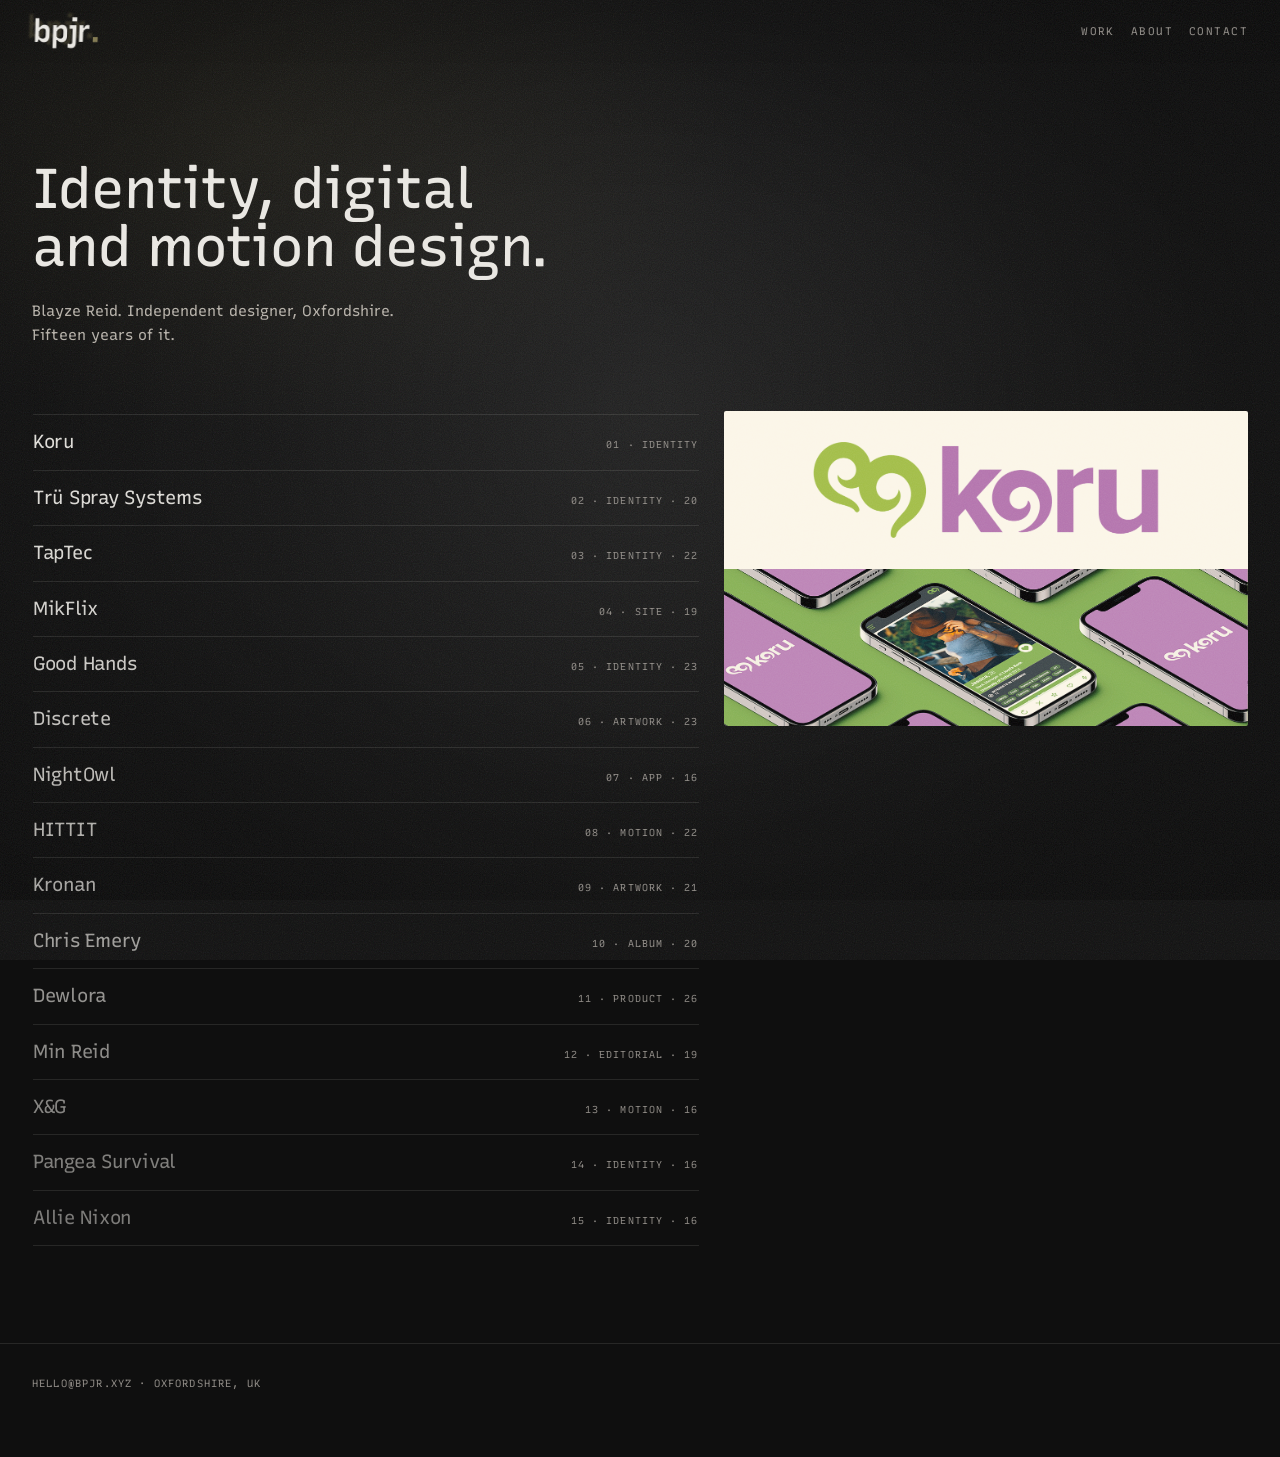
==== index.html @ 3b8592d1 "Remove preview height cap, add Kronan's other two covers The preview panel's height was capped to a " ====
<!DOCTYPE html>
<html lang="en-GB">
<head>
<meta charset="utf-8">
<meta name="viewport" content="width=device-width, initial-scale=1">
<title>bpjr — graphic and web design</title>
<meta name="description" content="Blayze Reid. Independent graphic and web designer working across identity, digital and motion. Oxfordshire, UK.">
<meta name="theme-color" content="#0f0f0f">

<link rel="icon" href="/favicon.svg" type="image/svg+xml">
<link rel="icon" href="/favicon-32x32.png" sizes="32x32" type="image/png">
<link rel="apple-touch-icon" href="/apple-touch-icon.png">
<link rel="manifest" href="/site.webmanifest">

<link rel="preconnect" href="https://fonts.googleapis.com">
<link rel="preconnect" href="https://fonts.gstatic.com" crossorigin>
<link href="https://fonts.googleapis.com/css2?family=Recursive:CASL,CRSV,MONO,slnt,wght@0..1,0..1,0..1,-15..0,300..1000&display=swap" rel="stylesheet">
<link rel="stylesheet" href="/assets/css/main.css?v=1788975696">
</head>
<body>

<div id="bg" aria-hidden="true"></div>
<div id="lamp" aria-hidden="true"></div>
<div id="grain" aria-hidden="true"></div>

<!-- ============================= DESKTOP · INDEX ============================= -->
<main class="stage" id="stage-index">
  <header class="hd" id="hd">
    <a class="mark" href="/" id="hdMark"><span class="livemark"><span class="lm-glow" aria-hidden="true">b<span class="lm-pj-g">pj</span><span class="lm-r-g">r</span><span class="lm-dot-g">.</span></span>b<span class="lm-pj">pj</span><span class="lm-r">r</span><i class="dot">.</i></span></a>
    <span class="slot" id="slot" aria-hidden="true"></span>
    <nav class="navs"><a href="#work">Work</a><a href="#about">About</a><a href="#contact">Contact</a></nav>
  </header>

  <section class="hero" id="about">
    <h1 id="phTitle"><span class="ln">Identity, digital</span><span class="ln">and motion design.</span></h1>
    <p class="sub" id="sub">Blayze Reid. Independent designer, Oxfordshire. Fifteen years of it.</p>
  </section>

  <section class="split" id="work">
    <div class="panel" id="panel">
      <button class="back" id="back" type="button">&larr; Back to index</button>
      <div class="list" id="list"></div>
    </div>
    <div class="prev" id="prev"></div>
  </section>

  <footer class="pg" id="contact"><a class="contact-email" href="mailto:hello@bpjr.xyz">hello@bpjr.xyz</a> · Oxfordshire, UK</footer>
</main>

<!-- ============================= MOBILE · SPECIMEN ============================= -->
<main class="stage" id="stage-spec" hidden>
  <header class="hd" id="hdSpec">
    <span class="slot slot-spec" id="slotSpec" aria-hidden="true"></span>
    <span class="spacer"></span>
    <nav class="navs"><a href="#work-m">Work</a><a href="#contact-m">Contact</a></nav>
  </header>

  <section class="spec-hero">
    <div class="spec-mark ph" id="phSpec"><span class="livemark">br<i class="dot">.</i></span></div>
    <p class="sub" id="subSpec">Blayze Reid. Graphic and web design, Oxfordshire.</p>
  </section>

  <div class="spec-mark dockfx" id="fxSpec" aria-hidden="true"><span class="livemark">br<i class="dot">.</i></span></div>

  <div id="work-m"><div id="bands"></div></div>
  <footer class="pg" id="contact-m"><a class="contact-email" href="mailto:hello@bpjr.xyz">hello@bpjr.xyz</a></footer>
  <div id="specTail" aria-hidden="true"></div>
</main>

<div class="lightbox" id="lightbox" hidden>
  <button class="lb-close" id="lbClose" type="button" aria-label="Close">&times;</button>
  <img id="lbImg" src="" alt="">
</div>
<div class="contactfx" id="contactFx"></div>
<a class="emailfx" id="emailFx" href="mailto:hello@bpjr.xyz">hello@bpjr.xyz</a>

<script src="https://cdnjs.cloudflare.com/ajax/libs/gsap/3.12.5/gsap.min.js"></script>
<script src="/assets/js/main.js?v=1788975696"></script>
</body>
</html>
---- assets/css/main.css ----
:root{
  /* Ink and lead. Printer's blacks, vermilion as the one voice. */
  --base:#0f0f0f;
  --surface:#1a1a1a;
  --text:#e8e6e1;
  --subtle:#b5b0a8;
  --muted:#8a8681;
  --edge:rgba(232,230,225,.11);
  --accent:#d4472f;

  /* 4px scale. Nothing off it. */
  --s1:4px; --s2:8px;  --s3:12px; --s4:16px; --s5:24px;
  --s6:32px; --s7:48px; --s8:64px; --s9:96px;

  --r1:2px; --r2:6px;

  --gut:var(--s6);
  --hdh:var(--s8);
  --pulse:0;
  --wght:600; --slnt:0; --casl:0; --ls:-0.03em;
}

*{box-sizing:border-box}
html{-webkit-text-size-adjust:100%;scroll-behavior:smooth}
body{
  margin:0;background:var(--base);color:var(--text);
  font-family:Recursive,system-ui,sans-serif;
  font-variation-settings:"MONO" 0,"CASL" 0,"slnt" 0,"CRSV" 0;
  font-size:15px;line-height:1.6;overflow-x:hidden;
}
a{color:inherit;text-decoration:none}
button{font:inherit;color:inherit;background:none;border:0;cursor:pointer}

/* --- ambient ------------------------------------------------------------ */
#bg{
  position:fixed;inset:0;z-index:0;pointer-events:none;
  background:
    radial-gradient(58% 48% at 20% 16%, color-mix(in srgb,var(--accent) 11%,transparent), transparent 66%),
    radial-gradient(90% 70% at 50% 50%, transparent 38%, rgba(0,0,0,.5) 100%),
    var(--base);
  transition:background .9s linear;
}
#lamp{
  position:fixed;inset:0;z-index:1;pointer-events:none;
  background:radial-gradient(var(--spread,540px) circle at var(--lx,50%) var(--ly,40%),
    rgba(255,255,255,.07),rgba(255,255,255,.016) 46%,transparent 72%);
}
#grain{
  position:fixed;inset:-60px;z-index:9;pointer-events:none;
  opacity:.1;mix-blend-mode:screen;
  background-image:url("data:image/svg+xml,%3Csvg xmlns='http://www.w3.org/2000/svg' width='180' height='180'%3E%3Cfilter id='n'%3E%3CfeTurbulence type='fractalNoise' baseFrequency='.9' numOctaves='4' stitchTiles='stitch'/%3E%3C/filter%3E%3Crect width='180' height='180' filter='url(%23n)'/%3E%3C/svg%3E");
  animation:grainDrift 6s steps(1) infinite;
}
@keyframes grainDrift{
  0%{transform:translate(0,0)}          20%{transform:translate(-18px,9px)}
  40%{transform:translate(11px,-14px)}  60%{transform:translate(-7px,-8px)}
  80%{transform:translate(15px,12px)}   100%{transform:translate(0,0)}
}

.stage{position:relative;z-index:2}
.stage[hidden]{display:none}

/* --- header ------------------------------------------------------------- */
.hd{
  position:sticky;top:0;z-index:50;display:flex;align-items:center;gap:var(--s5);
  height:var(--hdh);padding:0 var(--gut);
  background:rgba(15,15,15,calc(var(--hp,0)*.9));
  backdrop-filter:blur(calc(var(--hp,0)*16px));
  -webkit-backdrop-filter:blur(calc(var(--hp,0)*16px));
  border-bottom:1px solid rgba(232,230,225,calc(var(--hp,0)*.11));
}
.hd .mark{font-size:17px;font-weight:600;letter-spacing:-.03em;line-height:1.2;
  transform-origin:0 50%;will-change:transform}
.hd .slot{flex:1;min-width:0;height:1px}
.hd .spacer{flex:1}
.hd .navs{display:flex;gap:var(--s4)}
.hd .navs a{
  font-variation-settings:"MONO" 1;font-size:11px;letter-spacing:.13em;
  text-transform:uppercase;color:var(--muted);transition:color .3s;
}
.hd .navs a:hover{color:var(--accent)}

/* tilt (rotateY/rotateX) is back — that part was fine. It was specifically
   scale() that caused the blur: scaling text via transform resamples an
   already-rasterised glyph instead of re-rendering it crisply at the new
   size, so the hover-grow effect now happens as a real font-size change
   instead. backface-visibility:hidden is still worth keeping alongside the
   3D rotate, since perspective+rotate on its own is a known trigger for
   blurry text in Chromium/WebKit (forces GPU-layer compositing) — this was
   already true before any of this session's changes. Blur stays small
   (2px) since this renders as small as 17px docked. --mv (mouse speed,
   decays each frame in tick()) pulses the glow's luminance from a dim 28%
   baseline up to 70% the faster the cursor moves. */
.livemark{
  position:relative;display:inline-block;transform-origin:50% 60%;
  /* neither backface-visibility:hidden nor will-change:transform any more —
     both force this onto its own GPU-composited layer, and #hdMark's
     font-size now changes every frame while scrolling (see applyDock) —
     some browsers size that layer's backing store once and don't grow it
     as the glyphs get bigger, clipping whatever now extends past the stale
     bounds (the j's descender). Removing them costs a little of the
     compositing-layer blur-avoidance backface-visibility was added for,
     but scale() (removed earlier) was the actual dominant cause of that. */
  font-size:calc(1em * (1 + var(--mp,0)*.05));
  /* smoothstep of --hp (same t*t*(3-2t) curve as the JS smooth() helper) —
     a properly ramped ease-in-out for lm-pj's own motion below, rather than
     tracking --hp linearly like .lm-r and the dot still do */
  --hpEase:calc(var(--hp,0) * var(--hp,0) * (3 - 2 * var(--hp,0)));
  transform:perspective(620px)
    rotateY(calc(var(--mx,0)*var(--tilt,1)*17deg))
    rotateX(calc(var(--my,0)*var(--tilt,1)*-12deg));
  text-shadow:calc(var(--mx,0)*var(--tilt,1)*-7px) calc(var(--my,0)*var(--tilt,1)*-6px) 2px color-mix(in srgb,var(--accent) calc(28% + var(--mv,0)*42%),transparent); /* unslop-ignore */
}
/* bpjr. contracts to br. as the header docks on scroll (--hp, set in
   applyDock, is the same 0..1 dock progress everything else in .hd uses) —
   p and j fade out and r slides left by an approximate em amount to close
   the gap they leave; not pixel-exact against the variable font's shifting
   width, but close enough for a playful contraction, not a precise one */
/* #hdMark's glow moved to one dedicated layer (.lm-glow below) instead of
   living partly on .livemark, partly per-span — splitting it across
   independently-animated spans meant each one had to carry (or explicitly
   drop) its own copy, which is how p/j ended up with no glow at all while
   b/r kept theirs: coherent by accident, not by design. .lm-glow mirrors
   the exact same b/pj/r/dot structure as the visible text so it moves in
   perfect lockstep through the whole bpjr->br transition, not just at the
   two endpoints, and carries the entire glow as one shape. Mobile's
   .livemark ("br.", no morph) is untouched — its glow still lives on the
   shared base rule below; only #hdMark's copy is silenced (see #hdMark
   .livemark, further down) in favour of this dedicated layer. */
#hdMark .livemark{text-shadow:none}
.lm-glow{
  /* position:absolute takes it out of flow, but that alone still paints
     it above the static (non-positioned) visible text regardless of DOM
     order — position, not just DOM order, decides stacking here — so it
     needs an explicit negative z-index to actually sit behind. Being a
     .livemark descendant with its own stacking context (from .livemark's
     own transform) doesn't change this: z-index only ever compares
     siblings within the same stacking context, which .lm-glow and the
     visible b/pj/r/dot all share here regardless of each one's own
     (unrelated) transform. */
  position:absolute;inset:0;z-index:-1;pointer-events:none;color:transparent;
  text-shadow:calc(var(--mx,0)*var(--tilt,1)*-7px) calc(var(--my,0)*var(--tilt,1)*-6px) 2px color-mix(in srgb,var(--accent) calc(28% + var(--mv,0)*42%),transparent);
}
.lm-pj-g{opacity:calc(1 - var(--hpEase, var(--hp,0)))}
.lm-r-g,.lm-dot-g{display:inline-block;transform:translateX(calc(var(--hp,0) * -0.85em))}

/* p/j fade on the eased --hpEase curve rather than linear --hp: a colour
   shine (the same gradient-clip sweep technique as .contact-email/.emailfx,
   but driven directly by position instead of a one-shot @keyframes, since
   this tracks continuous scroll rather than playing once on a click/hover)
   sweeps across them as they rise slightly and fade out */
.lm-pj{
  display:inline-block;
  opacity:calc(1 - var(--hpEase, var(--hp,0)));
  transform:translateY(calc(var(--hpEase, var(--hp,0)) * -0.4em));
  background:linear-gradient(100deg,var(--text) 35%,var(--accent) 50%,var(--text) 65%);
  background-size:260% 100%;
  background-position:calc(140% - var(--hpEase, var(--hp,0)) * 180%) 0;
  -webkit-background-clip:text;background-clip:text;color:transparent;
}
.lm-r{display:inline-block;transform:translateX(calc(var(--hp,0) * -0.85em))}
.dot{
  font-style:normal;color:var(--accent);display:inline-block;
  transform:scale(calc(1 + var(--pulse)*.34));
  transition:color .3s;
}
/* the dot needs to follow r left by the same amount .lm-r shifts, or the
   gap between r and the dot grows instead of closing as p/j fade out — .dot
   is shared by every mark on the page (mobile's included), so this has to
   be scoped to #hdMark specifically rather than changing .dot itself, and
   has to combine with (not replace) .dot's own pulse-scale transform */
#hdMark .dot{transform:translateX(calc(var(--hp,0) * -0.85em)) scale(calc(1 + var(--pulse)*.34))}

/* --- hero --------------------------------------------------------------- */
/* title+bio fade in together as one entrance on load (.loaded is added via
   JS after a double rAF — see main.js — so the browser has actually
   painted the opacity:0 start before the transition to 1 begins); this is
   separate from --titleOp/--subOp, which take over afterwards for the
   later scroll-based fades on each element individually */
.hero{padding:var(--s9) var(--gut) var(--s8);opacity:0;transition:opacity .8s ease}
.hero.loaded{opacity:1}
.hero h1,.dockfx{margin:0;font-size:56px;font-weight:600;line-height:1.03}
/* .dockfx (mobile's #fxSpec mark clone) keeps the original wonky wobble,
   tied to dock.p/--hp same as everything else in .hd */
.dockfx{
  letter-spacing:var(--ls);
  font-variation-settings:"MONO" 0,"CRSV" 0,"CASL" var(--casl),"slnt" var(--slnt),"wght" var(--wght);
}
.hero h1 .ln{display:block}
/* the title gets its own wonky wobble on its own trigger (--twght etc, set
   in applyDock via setWonky in main.js) rather than reusing --wght/--slnt/
   --casl — those are tied to dock.p, which only starts moving once the
   subtitle (further down the page) nears the header; the title, sitting
   above the subtitle, needs to wobble+fade on its own earlier schedule, not
   wait for that. --titleOp is that same earlier schedule's fade (see
   applyDock) — separate from --subOp for the same reason. */
.hero h1{
  /* --titleOp is a binary 0-or-1 now, not a distance-tracked value — this
     transition is what actually makes it a fade rather than a hard cut */
  opacity:var(--titleOp,1);transition:opacity .5s ease;
  letter-spacing:var(--tls,-0.03em);
  font-variation-settings:"MONO" 0,"CRSV" 0,"CASL" var(--tcasl,0),"slnt" var(--tslnt,0),"wght" var(--twght,600);
}
.sub{margin:var(--s5) 0 0;max-width:44ch;color:var(--subtle);font-size:15px;
  line-height:1.6;opacity:var(--subOp,1)}
.ph{visibility:hidden}
.dockfx{
  position:fixed;left:0;top:0;transform-origin:0 0;z-index:55;
  pointer-events:none;white-space:nowrap;will-change:transform;
}
/* max-content so offsetWidth is the line's own text, not the widest line —
   the dock tween measures line one to place line two beside it */
.dockfx .ln{display:block;width:max-content;will-change:transform}

/* --- index list --------------------------------------------------------- */
.split{display:flex;gap:var(--s5);padding:0 var(--gut) var(--s9);align-items:flex-start}

.panel{
  flex:1 1 56%;min-width:0;border-radius:var(--r2);
  background:transparent;border:1px solid transparent;
  transition:flex-basis .72s cubic-bezier(.2,.85,.24,1),background .5s,
    border-color .5s,padding .5s;
}
.split.open .panel{
  flex-basis:43%;padding:var(--s4);
  background:rgba(232,230,225,.04);
  border-color:var(--edge);
  backdrop-filter:blur(7px);-webkit-backdrop-filter:blur(7px);
}
.back{
  display:block;max-height:0;overflow:hidden;opacity:0;
  font-variation-settings:"MONO" 1;font-size:10.5px;letter-spacing:.13em;
  text-transform:uppercase;color:var(--muted);
  transition:max-height .5s,opacity .35s,color .25s;
}
.back:hover{color:var(--accent)}
.split.open .back{max-height:var(--s5);opacity:1;margin-bottom:var(--s3)}

.list{border-top:1px solid var(--edge)}
.split.open .list{border-top-color:transparent}

.row{
  --pa:var(--accent); --l:0; --fade:1;
  position:relative;display:block;width:100%;text-align:left;
  padding:var(--s3) 0;border-bottom:1px solid var(--edge);opacity:var(--fade);
  transition:padding-left .4s cubic-bezier(.2,.85,.24,1),background .4s,
    opacity .55s cubic-bezier(.3,.8,.3,1);
}
.row::before{
  content:"";position:absolute;left:-2px;top:14%;bottom:14%;width:2px;
  background:var(--pa);transform:scaleY(0);
  transition:transform .45s cubic-bezier(.2,.85,.24,1);
}
.row-top{display:flex;align-items:baseline;gap:var(--s3);min-width:0}
.row-name{
  flex:0 0 auto;font-size:19px;font-weight:400;letter-spacing:-.014em;
  opacity:calc(.5 + var(--l)*.5);transition:color .35s,opacity .2s;
}
.row-blurb{
  flex:1 1 auto;min-width:0;white-space:nowrap;overflow:hidden;
  font-size:12.5px;line-height:1.3;color:var(--subtle);
  clip-path:inset(0 100% 0 0);transform:translateX(-12px);opacity:0;
  mask-image:linear-gradient(90deg,#000 84%,transparent 100%);
  -webkit-mask-image:linear-gradient(90deg,#000 84%,transparent 100%);
  transition:clip-path .55s cubic-bezier(.18,.85,.24,1),
    transform .55s cubic-bezier(.18,.85,.24,1),opacity .34s;
}
.row-meta{
  flex:0 0 auto;margin-left:auto;font-variation-settings:"MONO" 1;
  font-size:10px;letter-spacing:.11em;text-transform:uppercase;
  color:var(--muted);transition:color .35s;
}
.row:hover,.row.live{padding-left:var(--s3);
  background:color-mix(in srgb,var(--pa) 8%,transparent)}
.row:hover::before,.row.live::before{transform:scaleY(1)}
.row:hover .row-name,.row.live .row-name{color:var(--pa);opacity:1}
.row:hover .row-meta{color:color-mix(in srgb,var(--pa) 70%,var(--muted))}
/* the blurb is a hover teaser for browsing — once a row is open the facts
   block says the same thing with more structure, so it steps back rather
   than sitting redundantly (and getting clipped) alongside it */
.row:not(.live):hover .row-blurb{clip-path:inset(0 0 0 0);transform:none;opacity:1}
.row:focus-visible{outline:2px solid var(--accent);outline-offset:-2px}

/* grid rows animate 0fr to 1fr, so there is no max-height for copy to outgrow */
.detail{display:grid;grid-template-rows:0fr;opacity:0;
  transition:grid-template-rows .7s cubic-bezier(.2,.85,.24,1),opacity .4s .14s}
.detail-in{overflow:hidden;min-height:0}
.row.live .detail{grid-template-rows:1fr;opacity:1}
.tools{display:flex;flex-wrap:wrap;gap:var(--s2);margin-top:var(--s3)}
.tool{
  font-variation-settings:"MONO" 1;font-size:10px;letter-spacing:.09em;
  text-transform:uppercase;color:var(--pa);
  border:1px solid color-mix(in srgb,var(--pa) 45%,transparent);
  border-radius:100px;padding:var(--s1) var(--s3);
}

.facts{display:block}
.fact{display:flex;gap:var(--s3);padding:var(--s1) 0;font-size:12.5px;line-height:1.5}
.fact-k{
  flex:0 0 88px;font-variation-settings:"MONO" 1;font-size:10px;letter-spacing:.09em;
  text-transform:uppercase;color:var(--pa);padding-top:2px;
}
.fact-v{flex:1;min-width:0;color:var(--subtle)}

/* --- preview ------------------------------------------------------------ */
.prev{
  flex:1 1 44%;position:relative;overflow:hidden;border-radius:var(--r1);
  transition:flex-basis .72s cubic-bezier(.2,.85,.24,1),
    height .72s cubic-bezier(.2,.85,.24,1),
    transform .6s cubic-bezier(.2,.85,.24,1),
    opacity .3s ease;
}
/* the side preview is the only place images show on desktop — it stays
   visible and grows when a row opens, and centres in the viewport's
   vertical middle rather than tracking the row's own position (see
   centerPreview in main.js) — switching between open rows re-centres on
   the same spot instead of visibly jumping to meet each row */
.split.open .prev{flex-basis:57%}
/* every project's frame is stacked here regardless of which is showing —
   opacity alone doesn't remove a hidden frame from hit-testing, so without
   pointer-events:none every click anywhere in .prev would hit whichever
   frame is last in DOM order (always on top), not the one actually visible */
.prev .frame{position:absolute;inset:0;opacity:0;pointer-events:none;transition:opacity .42s ease}
.prev .frame.on{opacity:1;pointer-events:auto}
.frame{position:relative;width:100%;height:100%;overflow:hidden}
.art{position:absolute;inset:0;cursor:zoom-in}
/* a single-media project with no stills (HITTIT) renders its video directly
   as .art rather than through the carousel — inset:0 alone doesn't reliably
   stretch a replaced element to fill, so width/height/object-fit are explicit.
   No zoom-in cursor: unlike a still, there's no uncropped version to open. */
video.art{width:100%;height:100%;object-fit:cover;display:block;cursor:default}
/* resting values lifted from .15/.52 — real photography has detail to lose
   where the placeholder gradients had none */
.prev .art,.prev .cslide{filter:saturate(calc(.28 + var(--l,0)*.85)) brightness(calc(.62 + var(--l,0)*.42))}

/* multi-image projects: a peeking filmstrip instead of a wrapped grid — the
   current slide fills the frame height (its width follows from its own
   natural aspect ratio, uncropped — no object-fit here at all, since height
   +width:auto already preserves ratio) with the next slide's edge visible
   alongside it. The track's translateX is set in px from JS (main.js's
   show()), not this file: since each slide is its own natural width now,
   there's no single per-slide step to express as a CSS percentage — main.js
   sums the actual rendered width of every preceding slide instead. */
.carousel{position:absolute;inset:0;overflow:hidden}
/* gap's px value is duplicated as GAP in main.js's carousel show() — the
   translateX offset has to add it once per preceding slide */
.ctrack{position:absolute;inset:0;display:flex;gap:var(--s3);transition:transform .6s cubic-bezier(.2,.85,.24,1)}
.cslide-wrap{flex:none;height:100%;cursor:pointer}
.cslide-wrap.on{cursor:zoom-in}
.cslide{height:100%;width:auto;display:block;object-fit:contain}
.cnav{
  position:absolute;top:50%;translate:0 -50%;z-index:2;width:32px;height:32px;
  display:flex;align-items:center;justify-content:center;font-size:19px;line-height:1;
  color:var(--text);background:rgba(15,15,15,.55);border-radius:100px;
  opacity:0;transition:opacity .25s,background .25s;
}
.carousel:hover .cnav{opacity:1}
.cnav:hover{background:rgba(15,15,15,.82)}
.cnav.prev{left:var(--s3)}
.cnav.next{right:var(--s3)}
.cdots{position:absolute;bottom:var(--s3);left:50%;translate:-50% 0;z-index:2;display:flex;gap:6px}
.cdot{width:6px;height:6px;border-radius:100px;background:rgba(232,230,225,.4);
  cursor:pointer;transition:background .25s,transform .25s}
.cdot.on{background:var(--text);transform:scale(1.3)}

/* Project artwork. Order matches the projects array in main.js.
   MikFlix (a3) is multi-image now, rendered as a .carousel instead — see
   the projects array's images list rather than a background rule here. */
.a1 {background:url("/assets/img/dewlora.webp")   center/cover}
.a2 {background:url("/assets/img/truspray.webp")  center/cover}
.a4 {background:url("/assets/img/goodhands.webp") center/cover}
.a5 {background:url("/assets/img/kronan.webp")    center/cover}
.a6 {background:url("/assets/img/emery.webp")     center/cover}
.a7 {background:url("/assets/img/discrete.webp")  center/cover}
.a8 {background:url("/assets/img/taptec.webp")    center/cover}
.a9 {background:url("/assets/img/minreid.webp")   center/cover}
.a10{background:url("/assets/img/hittit.webp")    center/cover}
.a11{background:url("/assets/img/koru.png")       center/cover}

/* --- detail gallery ------------------------------------------------------
   images that expand in above the copy when a row/band is opened, rather
   than a persistent thumbnail that has to survive every filter/state combo.
   default (desktop rows, and single-image bands): wraps side by side,
   natural ratio, nothing cropped away — there's room for that on desktop. */
.gallery{display:flex;flex-wrap:wrap;gap:var(--s3);margin-bottom:var(--s3)}
.gallery:empty{display:none;margin:0}
.shot{
  flex:1 1 260px;max-width:100%;border-radius:var(--r1);
  overflow:hidden;background:var(--surface);
  outline:1px solid color-mix(in srgb,var(--pa) 30%,transparent);outline-offset:-1px;
}
.shot img,.shot video{width:100%;height:auto;display:block}

/* mobile only: multiple images ride one swipeable strip instead of
   wrapping — a scroll carousel reads as a mobile pattern. touch-action
   pins the gesture to the horizontal axis explicitly: left to the browser's
   default heuristic, a swipe that starts even slightly diagonally (easy to
   do one-handed) gets claimed by the page's own vertical scroll instead,
   and the strip never moves. Each card keeps its image's own natural
   ratio rather than a fixed crop — portrait shots (phone-screen concepts,
   Behance stills) stay uncropped instead of losing their top and bottom
   to a landscape-shaped box. */
.band .gallery.multi{
  flex-wrap:nowrap;overflow-x:auto;scroll-snap-type:x mandatory;scrollbar-width:none;
  touch-action:pan-x;margin:0 calc(var(--gut) * -1) var(--s3);padding:0 var(--gut);
}
.band .gallery.multi::-webkit-scrollbar{display:none}
.band .gallery.multi .shot{flex:0 0 78%;scroll-snap-align:start}

/* --- specimen ----------------------------------------------------------- */
.spec-hero{padding:var(--s7) var(--gut) var(--s6);text-align:center;
  border-bottom:1px solid var(--edge)}
.spec-mark{
  font-size:104px;font-weight:700;line-height:.86;letter-spacing:var(--ls);
  font-variation-settings:"MONO" 0,"CRSV" 0,"CASL" var(--casl),"slnt" var(--slnt),"wght" var(--wght);
}
.spec-hero .sub{margin:var(--s5) auto 0;text-align:center;font-size:14px}
.slot-spec{flex:0 0 auto;width:var(--s8)}
.band{
  --pa:var(--accent); --l:0;
  position:relative;display:block;width:100%;
  text-align:left;padding:var(--s4) var(--gut);border-bottom:1px solid var(--edge);
  background:color-mix(in srgb,var(--pa) calc(var(--l)*12%),transparent);
}
.band::before{content:"";position:absolute;left:0;top:10%;bottom:10%;width:3px;
  background:var(--pa);transform:scaleY(var(--l))}
.band-top{display:flex;align-items:center;gap:var(--s4);width:100%}
.band .txt{flex:1;min-width:0}
.band h3{margin:0 0 var(--s1);font-size:19px;font-weight:400;letter-spacing:-.015em;
  color:color-mix(in srgb,var(--pa) calc(var(--l)*90%),var(--text))}
.band .meta{font-variation-settings:"MONO" 1;font-size:9.5px;letter-spacing:.11em;
  text-transform:uppercase;color:var(--muted)}
.band .detail{margin-top:0}
.band.open .detail{grid-template-rows:1fr;opacity:1;margin-top:var(--s3)}
.band:focus-visible{outline:2px solid var(--accent);outline-offset:-2px}

footer.pg{
  padding:var(--s6) var(--gut) var(--s8);border-top:1px solid var(--edge);
  color:var(--muted);font-variation-settings:"MONO" 1;
  font-size:10.5px;letter-spacing:.11em;text-transform:uppercase;
}

/* the footer link and the flying #emailFx clone share this sweep — a bright
   band crosses the letters once via a text-clipped gradient sliding through */
@keyframes sweep{from{background-position:140% 0}to{background-position:-40% 0}}
.contact-email{
  display:inline-block;color:inherit;transition:color .3s;
}
.contact-email:hover{
  background:linear-gradient(100deg,var(--text) 35%,var(--accent) 50%,var(--text) 65%);
  background-size:260% 100%;-webkit-background-clip:text;background-clip:text;
  color:transparent;animation:sweep .9s ease;
}

/* --- lightbox --------------------------------------------------------------
   full-res, uncropped view of whatever image was just clicked (art frame,
   carousel slide, or a mobile band's gallery shot). [hidden] blocks the
   opacity transition from ever playing, so main.js clears it a frame before
   adding .on, and re-adds it only after the fade-out transition finishes. */
.lightbox{
  position:fixed;inset:0;z-index:90;display:flex;align-items:center;justify-content:center;
  background:rgba(10,10,10,.92);backdrop-filter:blur(6px);-webkit-backdrop-filter:blur(6px);
  opacity:0;transition:opacity .3s ease;
}
.lightbox[hidden]{display:none}
.lightbox.on{opacity:1}
.lightbox img{max-width:92vw;max-height:88vh;object-fit:contain;border-radius:var(--r1);
  box-shadow:0 30px 80px rgba(0,0,0,.5)}
.lb-close{
  position:absolute;top:var(--s5);right:var(--s5);width:36px;height:36px;
  display:flex;align-items:center;justify-content:center;font-size:24px;line-height:1;
  color:var(--text);background:rgba(255,255,255,.08);border-radius:100px;transition:background .25s;
}
.lb-close:hover{background:rgba(255,255,255,.18)}

/* --- contact fx --------------------------------------------------------------
   clicking Contact in either nav dims the page and flies a real mailto link
   (#emailFx) to screen-centre, where it stays until clicked (opens mail) or
   the dimmed backdrop (#contactFx) is clicked to dismiss without emailing —
   see openContactFx/closeContactFx in main.js. Both ends of the flight are
   set inline from JS (not via a class): browsers interpolate the computed
   pixel value of left/top even when the JS target is a percentage string,
   so no rect-lerp like the header dock's tween is needed — but the target
   has to be inline too, or a class would lose to the inline styles the
   flight's start position already set. */
.contactfx{
  position:fixed;inset:0;z-index:79;pointer-events:none;
  background:rgba(10,10,10,.75);
  opacity:0;transition:opacity .35s ease;
}
.contactfx.on{opacity:1;pointer-events:auto}
.emailfx{
  position:fixed;left:0;top:0;z-index:80;pointer-events:none;white-space:nowrap;
  font-variation-settings:"MONO" 1;letter-spacing:.13em;text-transform:uppercase;
  opacity:0;transform:translate(0,0) scale(1);
  transition:left .85s cubic-bezier(.2,.85,.24,1),top .85s cubic-bezier(.2,.85,.24,1),
    transform .85s cubic-bezier(.2,.85,.24,1),opacity .3s;
}
.emailfx.sweep{
  background:linear-gradient(100deg,var(--text) 35%,var(--accent) 50%,var(--text) 65%);
  background-size:260% 100%;-webkit-background-clip:text;background-clip:text;
  color:transparent;animation:sweep .9s ease;
}

/* --- narrow --------------------------------------------------------------
   kept in sync with the JS `narrow` breakpoint — portrait only, so a
   landscape phone gets the full desktop sizing along with the desktop stage */
@media (max-width:860px) and (orientation:portrait){
  :root{--gut:var(--s5);--hdh:var(--s7)}
  .hero{padding:var(--s7) var(--gut) var(--s6)}
  .hero h1,.dockfx{font-size:34px}
  .spec-mark{font-size:76px}
}

/* a phone in landscape still gets the desktop stage, but a full-width
   row is tight — the index/kind/year drop below the title instead of
   fighting the blurb for space and running into the preview column */
@media (orientation:landscape) and (max-width:900px){
  .row-top{flex-wrap:wrap}
  .row-meta{flex-basis:100%;margin-left:0;margin-top:2px}
}

@media (prefers-reduced-motion:reduce){
  html{scroll-behavior:auto}
  #lamp{display:none}
  #grain{animation:none}
  .livemark{transform:none;text-shadow:none}
  .lm-glow{text-shadow:none}
  .hero{opacity:1;transition:none}
  .row-blurb{clip-path:none;transform:none;opacity:1}
  .prev .art,.prev .cslide{filter:saturate(.9) brightness(.92) !important}
  .cslide{transition:none}
  .emailfx{transition:opacity .2s}
  .contact-email:hover,.emailfx.sweep{animation:none}
}
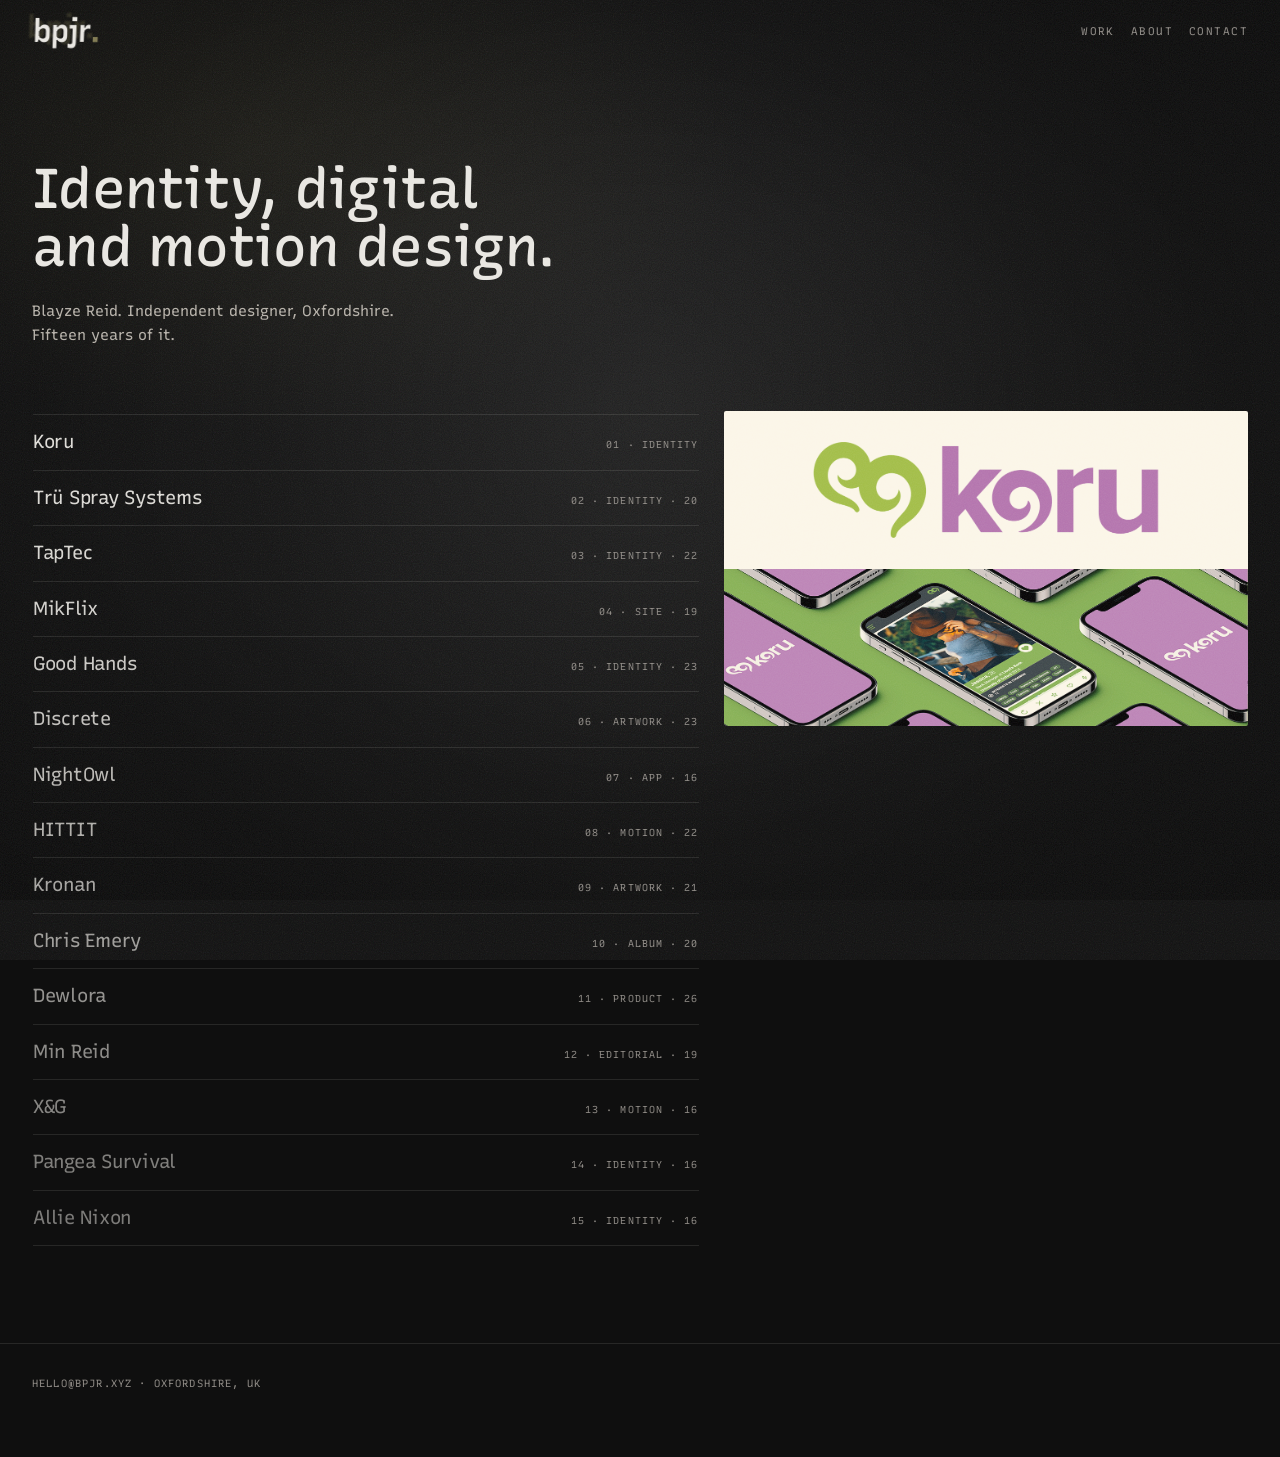
==== commit ab03ff4f: "Balance row inset, add back-to-index per row and a live-site link - .row:hover/.live now pads right " ====
--- a/index.html
+++ b/index.html
@@ -15,7 +15,7 @@
 <link rel="preconnect" href="https://fonts.googleapis.com">
 <link rel="preconnect" href="https://fonts.gstatic.com" crossorigin>
 <link href="https://fonts.googleapis.com/css2?family=Recursive:CASL,CRSV,MONO,slnt,wght@0..1,0..1,0..1,-15..0,300..1000&display=swap" rel="stylesheet">
-<link rel="stylesheet" href="/assets/css/main.css?v=1788975696">
+<link rel="stylesheet" href="/assets/css/main.css?v=1788976055">
 </head>
 <body>
 
@@ -75,6 +75,6 @@
 <a class="emailfx" id="emailFx" href="mailto:hello@bpjr.xyz">hello@bpjr.xyz</a>
 
 <script src="https://cdnjs.cloudflare.com/ajax/libs/gsap/3.12.5/gsap.min.js"></script>
-<script src="/assets/js/main.js?v=1788975696"></script>
+<script src="/assets/js/main.js?v=1788976055"></script>
 </body>
 </html>
--- a/assets/css/main.css
+++ b/assets/css/main.css
@@ -270,7 +270,11 @@
   font-size:10px;letter-spacing:.11em;text-transform:uppercase;
   color:var(--muted);transition:color .35s;
 }
-.row:hover,.row.live{padding-left:var(--s3);
+/* padding-right mirrors padding-left: without it the open/hovered row's
+   title gained breathing room on the left (also making space for ::before)
+   while the year/kind on the right stayed flush against the same edge —
+   the two sides read as unevenly inset */
+.row:hover,.row.live{padding-left:var(--s3);padding-right:var(--s3);
   background:color-mix(in srgb,var(--pa) 8%,transparent)}
 .row:hover::before,.row.live::before{transform:scaleY(1)}
 .row:hover .row-name,.row.live .row-name{color:var(--pa);opacity:1}
@@ -287,6 +291,20 @@
 .detail-in{overflow:hidden;min-height:0}
 .row.live .detail{grid-template-rows:1fr;opacity:1}
 .tools{display:flex;flex-wrap:wrap;gap:var(--s2);margin-top:var(--s3)}
+
+/* spans, not <a>/<button> — they sit inside the row/band's own <button>,
+   where a second layer of interactive content is invalid HTML. Styled to
+   read as a link/button anyway; main.js wires the click and Enter/Space. */
+.row-link,.row-back{
+  display:inline-block;margin-top:var(--s4);cursor:pointer;
+  font-variation-settings:"MONO" 1;font-size:10.5px;letter-spacing:.13em;
+  text-transform:uppercase;transition:color .25s;
+}
+.row-link{color:var(--pa)}
+.row-link:hover,.row-link:focus-visible{color:var(--accent)}
+.row-back{display:block;color:var(--muted)}
+.row-back:hover,.row-back:focus-visible{color:var(--accent)}
+.row-link:focus-visible,.row-back:focus-visible{outline:2px solid var(--accent);outline-offset:2px}
 .tool{
   font-variation-settings:"MONO" 1;font-size:10px;letter-spacing:.09em;
   text-transform:uppercase;color:var(--pa);
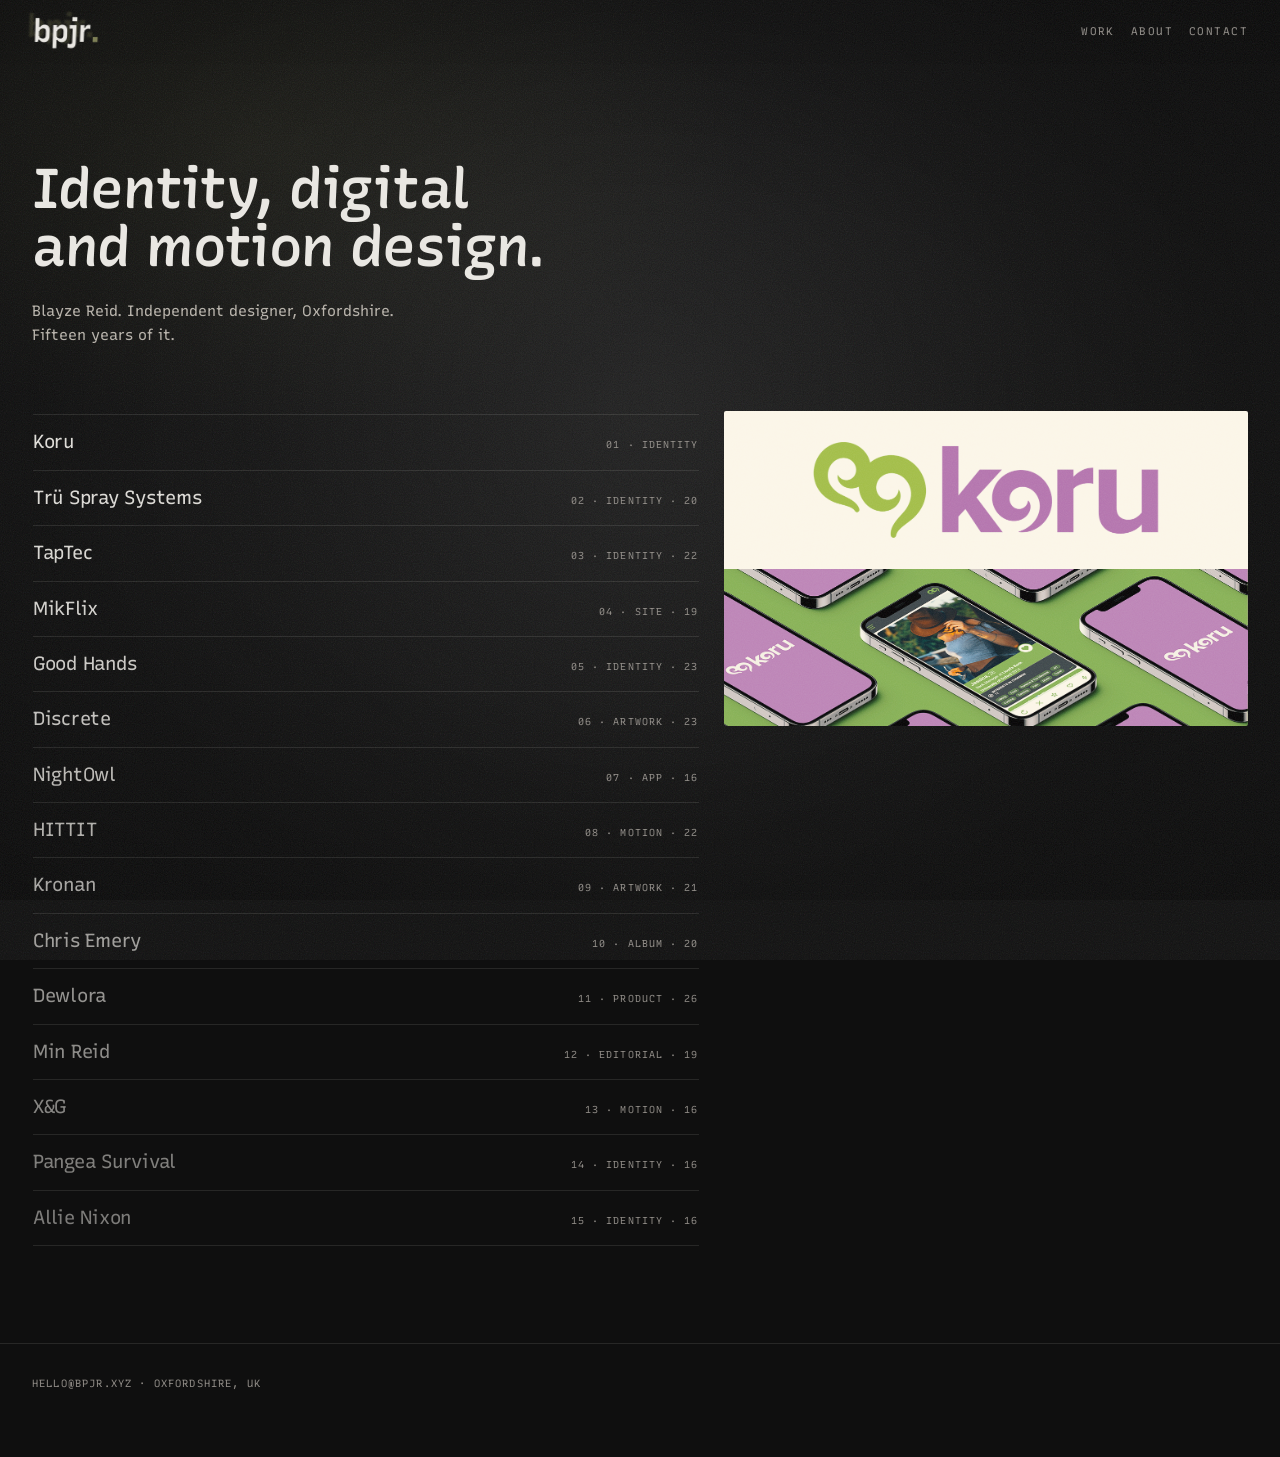
==== commit 520e38ed: "Fix preview centring using a stale scroll position centerPreview() reads split.getBoundingClientRect" ====
--- a/index.html
+++ b/index.html
@@ -15,7 +15,7 @@
 <link rel="preconnect" href="https://fonts.googleapis.com">
 <link rel="preconnect" href="https://fonts.gstatic.com" crossorigin>
 <link href="https://fonts.googleapis.com/css2?family=Recursive:CASL,CRSV,MONO,slnt,wght@0..1,0..1,0..1,-15..0,300..1000&display=swap" rel="stylesheet">
-<link rel="stylesheet" href="/assets/css/main.css?v=1788976055">
+<link rel="stylesheet" href="/assets/css/main.css?v=1788977052">
 </head>
 <body>
 
@@ -75,6 +75,6 @@
 <a class="emailfx" id="emailFx" href="mailto:hello@bpjr.xyz">hello@bpjr.xyz</a>
 
 <script src="https://cdnjs.cloudflare.com/ajax/libs/gsap/3.12.5/gsap.min.js"></script>
-<script src="/assets/js/main.js?v=1788976055"></script>
+<script src="/assets/js/main.js?v=1788977052"></script>
 </body>
 </html>
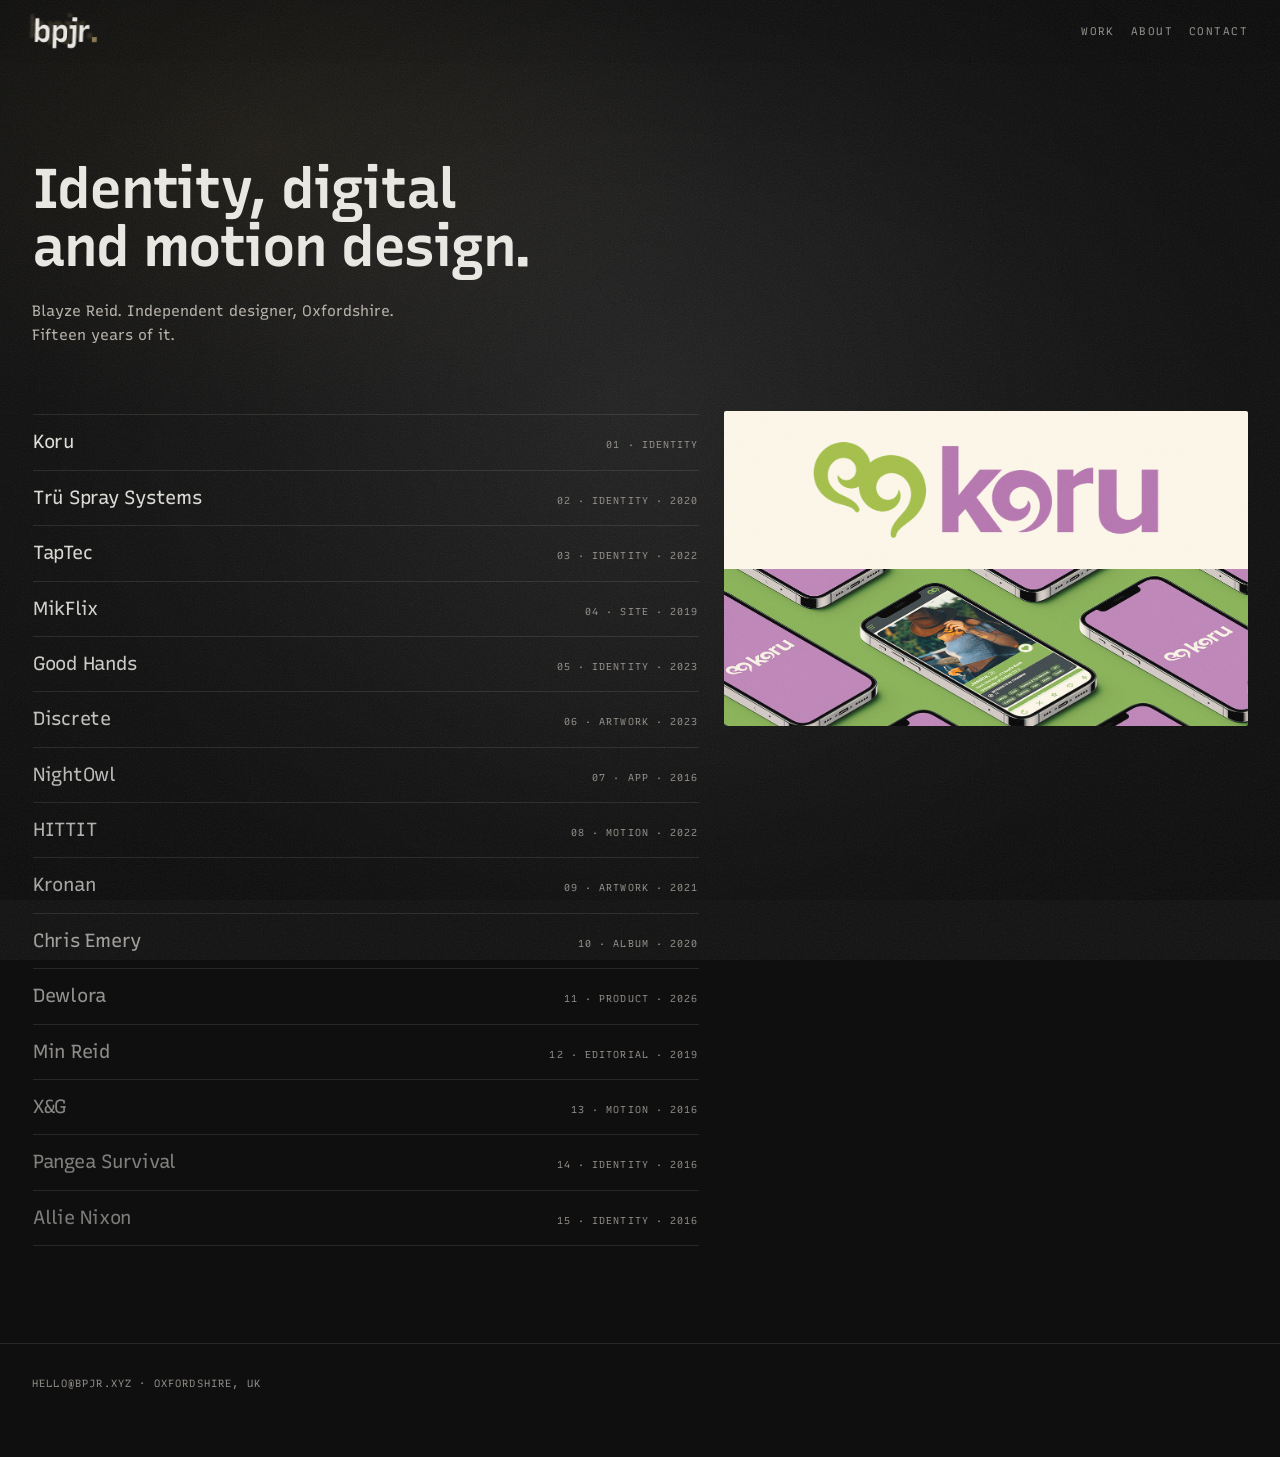
==== commit 79f9fa62: "Show full four-digit years The data stores a bare two-digit year ('16'); mobile already prefixed it " ====
--- a/index.html
+++ b/index.html
@@ -15,7 +15,7 @@
 <link rel="preconnect" href="https://fonts.googleapis.com">
 <link rel="preconnect" href="https://fonts.gstatic.com" crossorigin>
 <link href="https://fonts.googleapis.com/css2?family=Recursive:CASL,CRSV,MONO,slnt,wght@0..1,0..1,0..1,-15..0,300..1000&display=swap" rel="stylesheet">
-<link rel="stylesheet" href="/assets/css/main.css?v=1788977052">
+<link rel="stylesheet" href="/assets/css/main.css?v=1788977531">
 </head>
 <body>
 
@@ -75,6 +75,6 @@
 <a class="emailfx" id="emailFx" href="mailto:hello@bpjr.xyz">hello@bpjr.xyz</a>
 
 <script src="https://cdnjs.cloudflare.com/ajax/libs/gsap/3.12.5/gsap.min.js"></script>
-<script src="/assets/js/main.js?v=1788977052"></script>
+<script src="/assets/js/main.js?v=1788977531"></script>
 </body>
 </html>
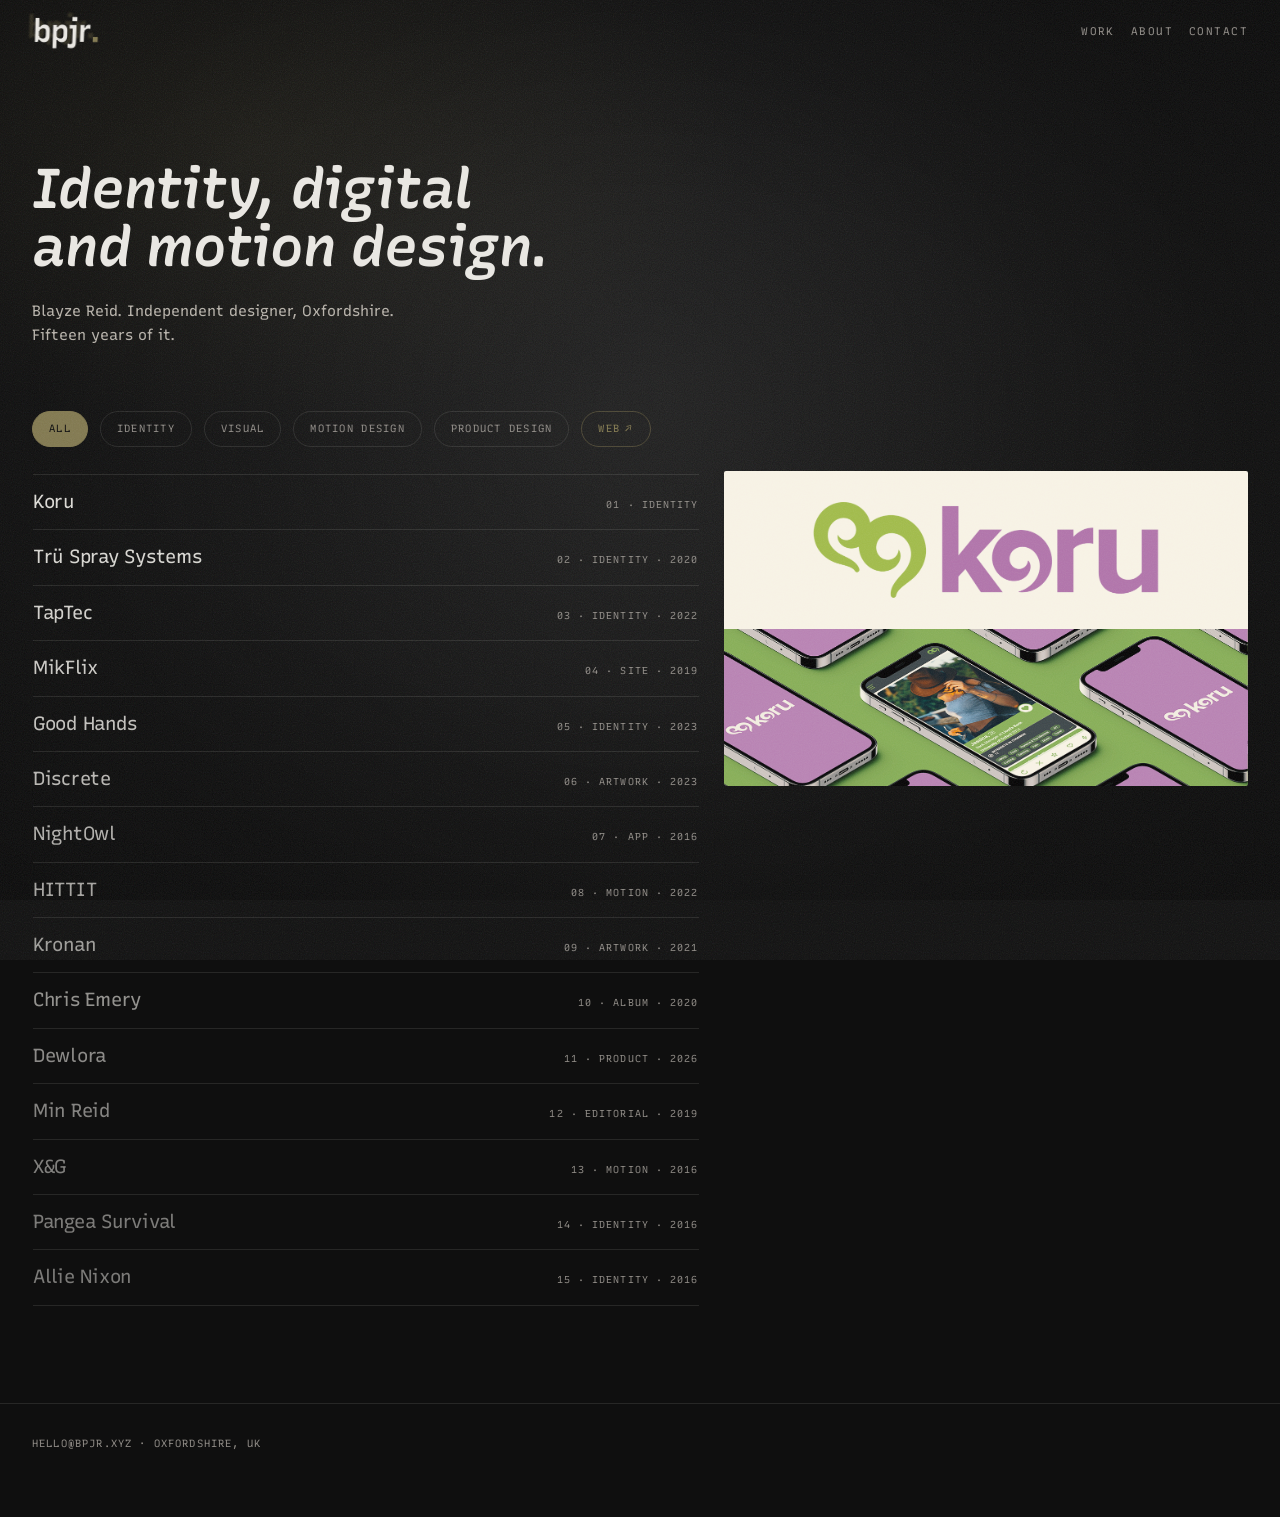
==== commit f53a7d4c: "Add filter bar, header-aware preview sizing, and a Web showcase page Desktop/mobile index now has ca" ====
--- a/index.html
+++ b/index.html
@@ -37,11 +37,21 @@
   </section>
 
   <section class="split" id="work">
-    <div class="panel" id="panel">
-      <button class="back" id="back" type="button">&larr; Back to index</button>
-      <div class="list" id="list"></div>
+    <div class="filters">
+      <button class="filter on" type="button" data-cat="all">All</button>
+      <button class="filter" type="button" data-cat="identity">Identity</button>
+      <button class="filter" type="button" data-cat="visual">Visual</button>
+      <button class="filter" type="button" data-cat="motion">Motion Design</button>
+      <button class="filter" type="button" data-cat="product">Product Design</button>
+      <a class="filter filter-web" href="/web/">Web<span class="arr" aria-hidden="true">&#8599;</span></a>
     </div>
-    <div class="prev" id="prev"></div>
+    <div class="split-row">
+      <div class="panel" id="panel">
+        <button class="back" id="back" type="button">&larr; Back to index</button>
+        <div class="list" id="list"></div>
+      </div>
+      <div class="prev" id="prev"></div>
+    </div>
   </section>
 
   <footer class="pg" id="contact"><a class="contact-email" href="mailto:hello@bpjr.xyz">hello@bpjr.xyz</a> · Oxfordshire, UK</footer>
@@ -62,7 +72,17 @@
 
   <div class="spec-mark dockfx" id="fxSpec" aria-hidden="true"><span class="livemark">br<i class="dot">.</i></span></div>
 
-  <div id="work-m"><div id="bands"></div></div>
+  <div id="work-m">
+    <div class="filters filters-m">
+      <button class="filter on" type="button" data-cat="all">All</button>
+      <button class="filter" type="button" data-cat="identity">Identity</button>
+      <button class="filter" type="button" data-cat="visual">Visual</button>
+      <button class="filter" type="button" data-cat="motion">Motion Design</button>
+      <button class="filter" type="button" data-cat="product">Product Design</button>
+      <a class="filter filter-web" href="/web/">Web<span class="arr" aria-hidden="true">&#8599;</span></a>
+    </div>
+    <div id="bands"></div>
+  </div>
   <footer class="pg" id="contact-m"><a class="contact-email" href="mailto:hello@bpjr.xyz">hello@bpjr.xyz</a></footer>
   <div id="specTail" aria-hidden="true"></div>
 </main>
--- a/assets/css/main.css
+++ b/assets/css/main.css
@@ -213,7 +213,32 @@
 .dockfx .ln{display:block;width:max-content;will-change:transform}
 
 /* --- index list --------------------------------------------------------- */
-.split{display:flex;gap:var(--s5);padding:0 var(--gut) var(--s9);align-items:flex-start}
+.split{padding:0 var(--gut) var(--s9)}
+.split-row{display:flex;gap:var(--s5);align-items:flex-start}
+
+/* --- filters -------------------------------------------------------------
+   category chips above the list — filtering hides non-matching rows/bands
+   via .is-hidden (see setFilter in main.js) rather than re-rendering.
+   Web is a real <a>, not a toggle: it carries no data-cat so main.js's
+   selector skips it, and it just navigates to the standalone showcase. */
+.filters{display:flex;flex-wrap:wrap;gap:var(--s3);margin-bottom:var(--s5)}
+.filter{
+  display:inline-flex;align-items:center;gap:5px;
+  font-variation-settings:"MONO" 1;font-size:10.5px;letter-spacing:.12em;
+  text-transform:uppercase;color:var(--muted);
+  border:1px solid var(--edge);border-radius:100px;
+  padding:var(--s2) var(--s4);cursor:pointer;
+  transition:color .25s,border-color .25s,background .25s;
+}
+.filter:hover{color:var(--text);border-color:color-mix(in srgb,var(--accent) 40%,var(--edge))}
+.filter.on{color:var(--base);background:var(--accent);border-color:var(--accent)}
+.filter:focus-visible{outline:2px solid var(--accent);outline-offset:2px}
+.filter-web{color:var(--accent);border-color:color-mix(in srgb,var(--accent) 45%,transparent)}
+.filter-web:hover{background:color-mix(in srgb,var(--accent) 14%,transparent);color:var(--accent)}
+.filter .arr{font-size:11px;transition:transform .25s}
+.filter-web:hover .arr{transform:translate(1px,-1px)}
+
+.is-hidden{display:none}
 
 .panel{
   flex:1 1 56%;min-width:0;border-radius:var(--r2);
@@ -434,6 +459,7 @@
 }
 .spec-hero .sub{margin:var(--s5) auto 0;text-align:center;font-size:14px}
 .slot-spec{flex:0 0 auto;width:var(--s8)}
+.filters-m{padding:var(--s5) var(--gut) 0}
 .band{
   --pa:var(--accent); --l:0;
   position:relative;display:block;width:100%;
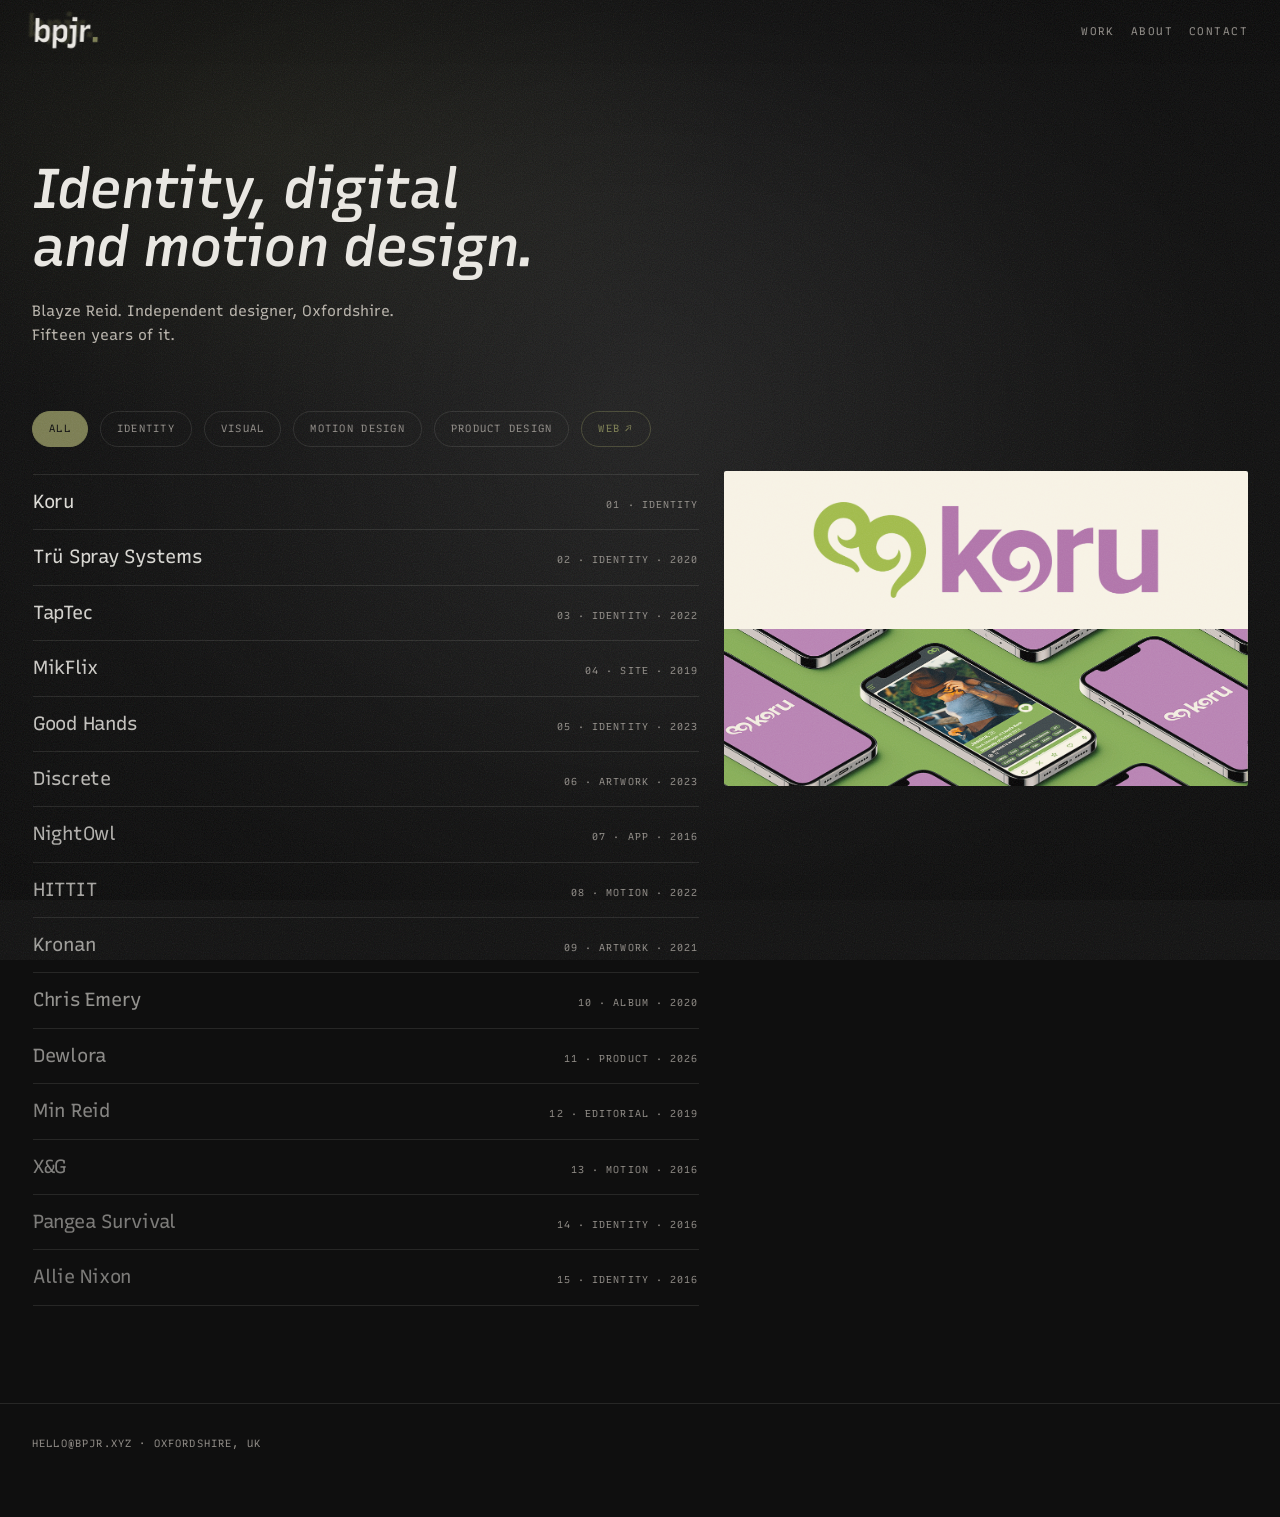
==== commit 5267cec1: "Add a bpjr preloader across the site, two-finger swipe on MikFlix carousels Shared /assets/preloader" ====
--- a/index.html
+++ b/index.html
@@ -16,8 +16,15 @@
 <link rel="preconnect" href="https://fonts.gstatic.com" crossorigin>
 <link href="https://fonts.googleapis.com/css2?family=Recursive:CASL,CRSV,MONO,slnt,wght@0..1,0..1,0..1,-15..0,300..1000&display=swap" rel="stylesheet">
 <link rel="stylesheet" href="/assets/css/main.css?v=1788977531">
+<link rel="stylesheet" href="/assets/preloader/preloader.css">
 </head>
 <body>
+
+<div id="bpjr-preloader" style="--pl-bg:#0f0f0f;--pl-ink:#e8e6e1;--pl-accent:#d4472f">
+  <span class="pl-word">
+    <span class="pl-l" data-l="b">b</span><span class="pl-l" data-l="p">p</span><span class="pl-l" data-l="j">j</span><span class="pl-l" data-l="r">r</span><i class="pl-l pl-dot" data-l=".">.</i>
+  </span>
+</div>
 
 <div id="bg" aria-hidden="true"></div>
 <div id="lamp" aria-hidden="true"></div>
@@ -96,5 +103,6 @@
 
 <script src="https://cdnjs.cloudflare.com/ajax/libs/gsap/3.12.5/gsap.min.js"></script>
 <script src="/assets/js/main.js?v=1788977531"></script>
+<script src="/assets/preloader/preloader.js"></script>
 </body>
 </html>
--- a/assets/css/main.css
+++ b/assets/css/main.css
@@ -238,7 +238,11 @@
 .filter .arr{font-size:11px;transition:transform .25s}
 .filter-web:hover .arr{transform:translate(1px,-1px)}
 
-.is-hidden{display:none}
+/* compound selectors, not a bare .is-hidden{display:none} — .row and .band
+   both set their own display:block later in this file, and a bare single-
+   class .is-hidden would tie with them on specificity and lose on source
+   order, never actually hiding anything */
+.row.is-hidden,.band.is-hidden{display:none}
 
 .panel{
   flex:1 1 56%;min-width:0;border-radius:var(--r2);
--- a/assets/preloader/preloader.css
+++ b/assets/preloader/preloader.css
@@ -0,0 +1,59 @@
+/* ============================= bpjr PRELOADER =============================
+   Shared across the main portfolio and every /web/sites/* page. Each page
+   sets three custom properties inline on #bpjr-preloader to match its own
+   theme (--pl-bg/--pl-ink/--pl-accent) — everything else is identical. */
+#bpjr-preloader{
+  position:fixed;inset:0;z-index:99999;
+  display:flex;align-items:center;justify-content:center;
+  background:var(--pl-bg,#0f0f0f);
+  transition:opacity .5s ease;
+}
+#bpjr-preloader.pl-done{opacity:0;pointer-events:none}
+
+.pl-word{
+  display:inline-flex;
+  font-family:'Recursive',system-ui,sans-serif;
+  font-variation-settings:"MONO" 0,"CASL" .15,"slnt" 0,"wght" 650;
+  font-size:clamp(32px,7vw,72px);letter-spacing:-.02em;line-height:1;
+}
+
+/* each letter fades/lifts into place (the "reveal"), while its own
+   ::before duplicate (content:attr(data-l), gradient-clipped) sweeps a
+   flash of the page's accent colour across it at the same time (the
+   "flow of colours") — two independent animations layered on one glyph */
+.pl-l{
+  position:relative;display:inline-block;color:var(--pl-ink,#e8e6e1);
+  opacity:0;transform:translateY(8px);
+  animation:pl-reveal .7s cubic-bezier(.2,.85,.24,1) forwards;
+}
+.pl-l::before{
+  content:attr(data-l);position:absolute;inset:0;
+  background:linear-gradient(100deg,transparent 30%,var(--pl-accent,#d4472f) 50%,transparent 70%);
+  background-size:260% 100%;background-position:150% 0;
+  -webkit-background-clip:text;background-clip:text;color:transparent;
+  animation:pl-sweep .7s cubic-bezier(.2,.85,.24,1) forwards;
+}
+.pl-l:nth-child(1),.pl-l:nth-child(1)::before{animation-delay:.05s}
+.pl-l:nth-child(2),.pl-l:nth-child(2)::before{animation-delay:.18s}
+.pl-l:nth-child(3),.pl-l:nth-child(3)::before{animation-delay:.31s}
+.pl-l:nth-child(4),.pl-l:nth-child(4)::before{animation-delay:.44s}
+.pl-dot,.pl-dot::before{animation-delay:.57s !important;font-style:normal}
+
+@keyframes pl-reveal{to{opacity:1;transform:translateY(0)}}
+@keyframes pl-sweep{to{background-position:-40% 0}}
+
+/* only kicks in if the page is still loading once preloader.js's stall
+   timer fires — a quiet "still working" tell for a slow load rather than
+   a frozen-looking finished word */
+#bpjr-preloader.pl-stall .pl-dot{
+  animation:pl-reveal .7s cubic-bezier(.2,.85,.24,1) forwards, pl-spin 1s linear infinite .9s;
+  transform-origin:50% 55%;
+}
+
+@keyframes pl-spin{to{transform:rotate(360deg)}}
+
+@media (prefers-reduced-motion:reduce){
+  .pl-l,.pl-l::before{animation:none;opacity:1;transform:none;background-position:-40% 0}
+  #bpjr-preloader.pl-stall .pl-dot{animation:none}
+  #bpjr-preloader{transition:opacity .2s ease}
+}
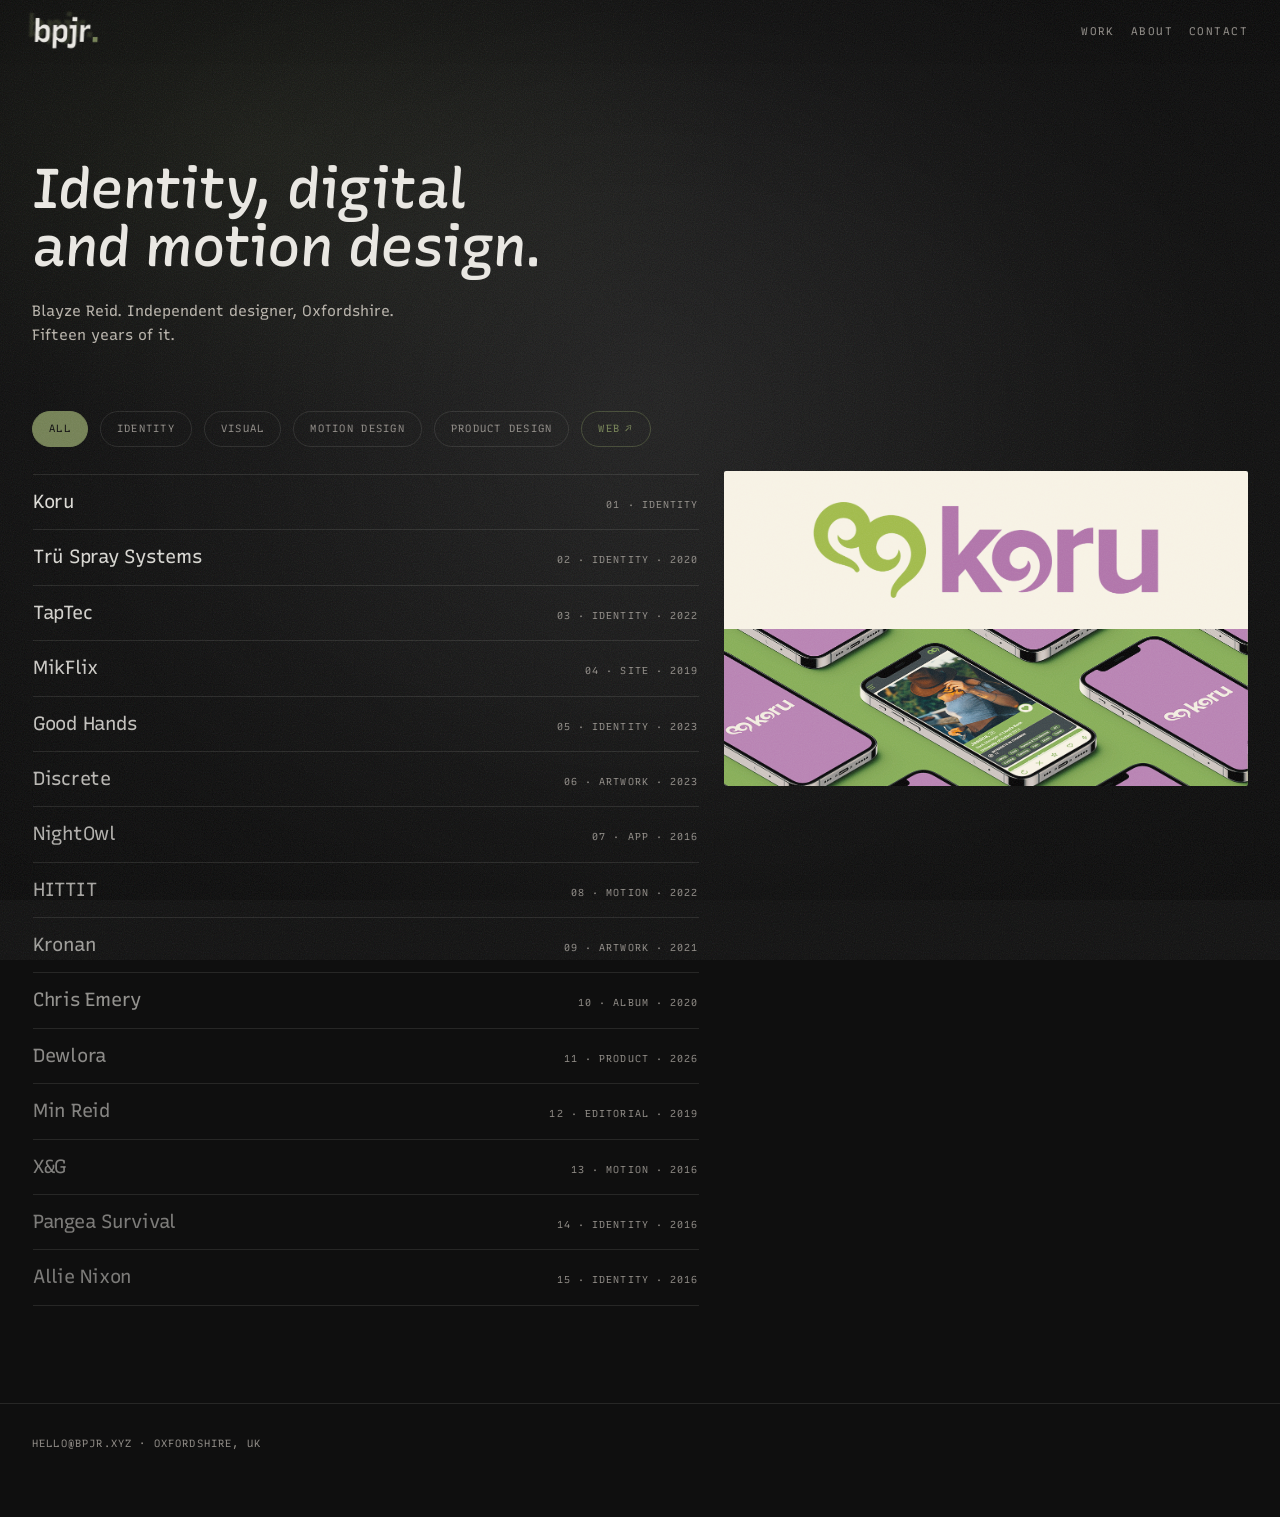
==== commit 71742527: "Fix "Open live site" not actually hiding on Verdant/Blossom/White Elm link.hidden = true (in openSit" ====
--- a/index.html
+++ b/index.html
@@ -15,7 +15,7 @@
 <link rel="preconnect" href="https://fonts.googleapis.com">
 <link rel="preconnect" href="https://fonts.gstatic.com" crossorigin>
 <link href="https://fonts.googleapis.com/css2?family=Recursive:CASL,CRSV,MONO,slnt,wght@0..1,0..1,0..1,-15..0,300..1000&display=swap" rel="stylesheet">
-<link rel="stylesheet" href="/assets/css/main.css?v=1788977531">
+<link rel="stylesheet" href="/assets/css/main.css?v=1788977532">
 <link rel="stylesheet" href="/assets/preloader/preloader.css">
 </head>
 <body>
--- a/assets/css/main.css
+++ b/assets/css/main.css
@@ -329,6 +329,12 @@
   font-variation-settings:"MONO" 1;font-size:10.5px;letter-spacing:.13em;
   text-transform:uppercase;transition:color .25s;
 }
+/* the native hidden attribute's [hidden]{display:none} is a UA-origin
+   rule — author-origin rules like the display:inline-block above always
+   win over it at equal specificity regardless of source order, so an
+   element toggled via el.hidden=true (see #edLink in web.js) needs an
+   explicit override here to actually disappear */
+.row-link[hidden]{display:none}
 .row-link{color:var(--pa)}
 .row-link:hover,.row-link:focus-visible{color:var(--accent)}
 .row-back{display:block;color:var(--muted)}
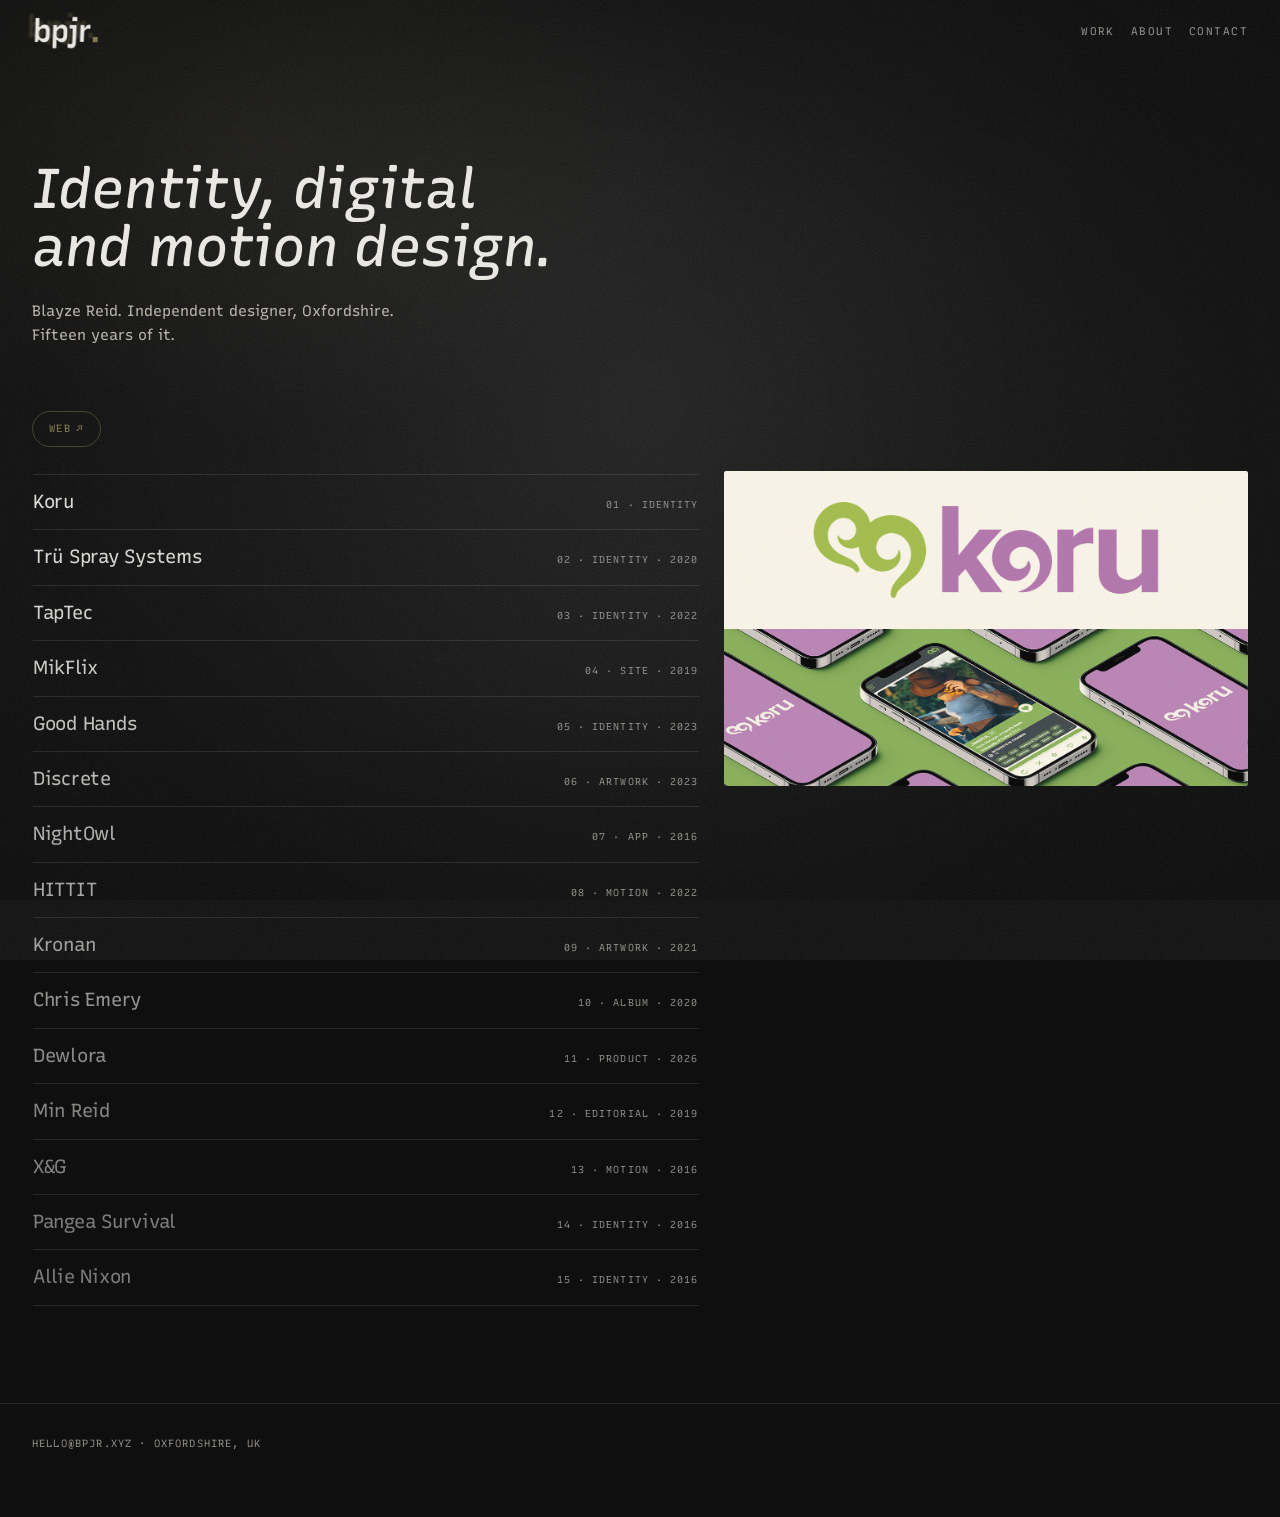
==== commit f81ac843: "Fix iframe letterboxing gap for real, remove category filters, match the /web/ header to home The sc" ====
--- a/index.html
+++ b/index.html
@@ -15,7 +15,7 @@
 <link rel="preconnect" href="https://fonts.googleapis.com">
 <link rel="preconnect" href="https://fonts.gstatic.com" crossorigin>
 <link href="https://fonts.googleapis.com/css2?family=Recursive:CASL,CRSV,MONO,slnt,wght@0..1,0..1,0..1,-15..0,300..1000&display=swap" rel="stylesheet">
-<link rel="stylesheet" href="/assets/css/main.css?v=1788977532">
+<link rel="stylesheet" href="/assets/css/main.css?v=1788977533">
 <link rel="stylesheet" href="/assets/preloader/preloader.css">
 </head>
 <body>
@@ -45,11 +45,6 @@
 
   <section class="split" id="work">
     <div class="filters">
-      <button class="filter on" type="button" data-cat="all">All</button>
-      <button class="filter" type="button" data-cat="identity">Identity</button>
-      <button class="filter" type="button" data-cat="visual">Visual</button>
-      <button class="filter" type="button" data-cat="motion">Motion Design</button>
-      <button class="filter" type="button" data-cat="product">Product Design</button>
       <a class="filter filter-web" href="/web/">Web<span class="arr" aria-hidden="true">&#8599;</span></a>
     </div>
     <div class="split-row">
@@ -81,11 +76,6 @@
 
   <div id="work-m">
     <div class="filters filters-m">
-      <button class="filter on" type="button" data-cat="all">All</button>
-      <button class="filter" type="button" data-cat="identity">Identity</button>
-      <button class="filter" type="button" data-cat="visual">Visual</button>
-      <button class="filter" type="button" data-cat="motion">Motion Design</button>
-      <button class="filter" type="button" data-cat="product">Product Design</button>
       <a class="filter filter-web" href="/web/">Web<span class="arr" aria-hidden="true">&#8599;</span></a>
     </div>
     <div id="bands"></div>
@@ -102,7 +92,7 @@
 <a class="emailfx" id="emailFx" href="mailto:hello@bpjr.xyz">hello@bpjr.xyz</a>
 
 <script src="https://cdnjs.cloudflare.com/ajax/libs/gsap/3.12.5/gsap.min.js"></script>
-<script src="/assets/js/main.js?v=1788977531"></script>
+<script src="/assets/js/main.js?v=1788977532"></script>
 <script src="/assets/preloader/preloader.js"></script>
 </body>
 </html>
--- a/assets/css/main.css
+++ b/assets/css/main.css
@@ -217,10 +217,8 @@
 .split-row{display:flex;gap:var(--s5);align-items:flex-start}
 
 /* --- filters -------------------------------------------------------------
-   category chips above the list — filtering hides non-matching rows/bands
-   via .is-hidden (see setFilter in main.js) rather than re-rendering.
-   Web is a real <a>, not a toggle: it carries no data-cat so main.js's
-   selector skips it, and it just navigates to the standalone showcase. */
+   just the Web pill now (category filtering was removed) — kept as its
+   own .filters wrapper for the same spacing above the list either way. */
 .filters{display:flex;flex-wrap:wrap;gap:var(--s3);margin-bottom:var(--s5)}
 .filter{
   display:inline-flex;align-items:center;gap:5px;
@@ -230,19 +228,11 @@
   padding:var(--s2) var(--s4);cursor:pointer;
   transition:color .25s,border-color .25s,background .25s;
 }
-.filter:hover{color:var(--text);border-color:color-mix(in srgb,var(--accent) 40%,var(--edge))}
-.filter.on{color:var(--base);background:var(--accent);border-color:var(--accent)}
 .filter:focus-visible{outline:2px solid var(--accent);outline-offset:2px}
 .filter-web{color:var(--accent);border-color:color-mix(in srgb,var(--accent) 45%,transparent)}
 .filter-web:hover{background:color-mix(in srgb,var(--accent) 14%,transparent);color:var(--accent)}
 .filter .arr{font-size:11px;transition:transform .25s}
 .filter-web:hover .arr{transform:translate(1px,-1px)}
-
-/* compound selectors, not a bare .is-hidden{display:none} — .row and .band
-   both set their own display:block later in this file, and a bare single-
-   class .is-hidden would tie with them on specificity and lose on source
-   order, never actually hiding anything */
-.row.is-hidden,.band.is-hidden{display:none}
 
 .panel{
   flex:1 1 56%;min-width:0;border-radius:var(--r2);
